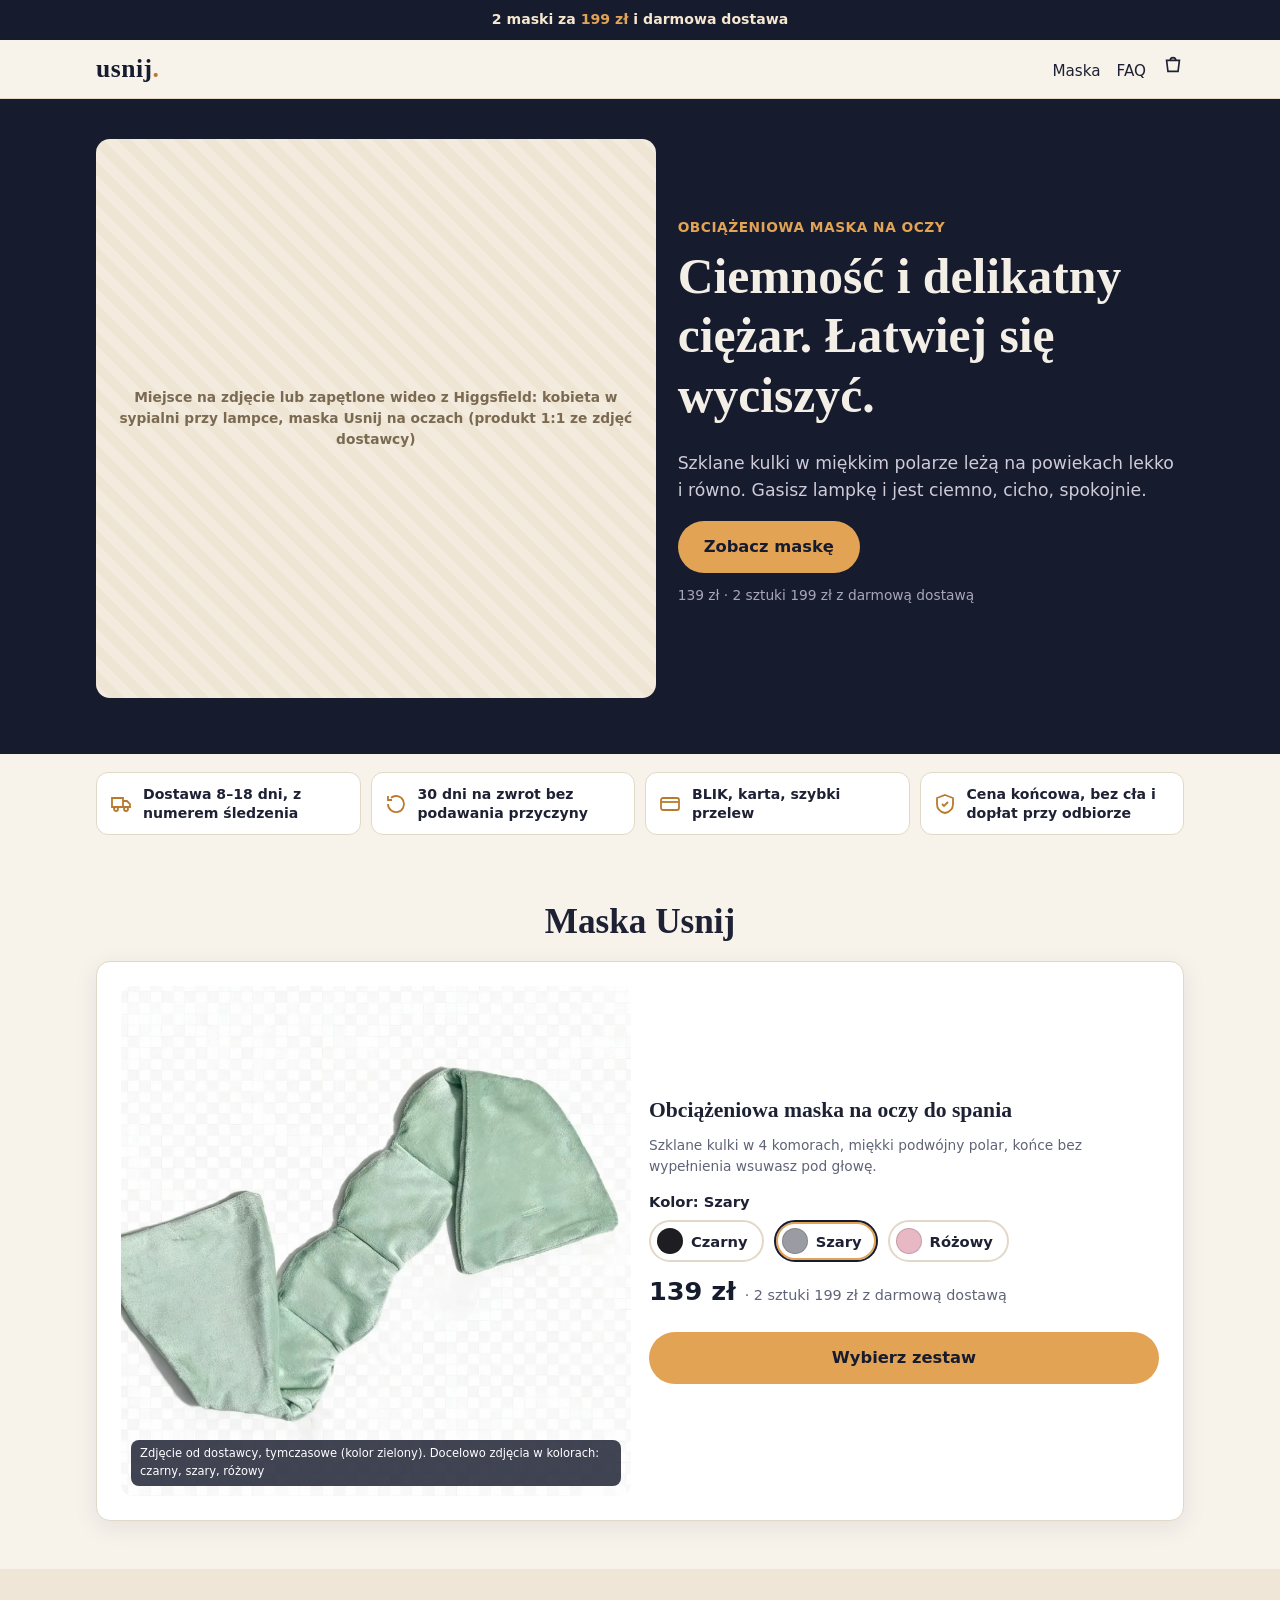
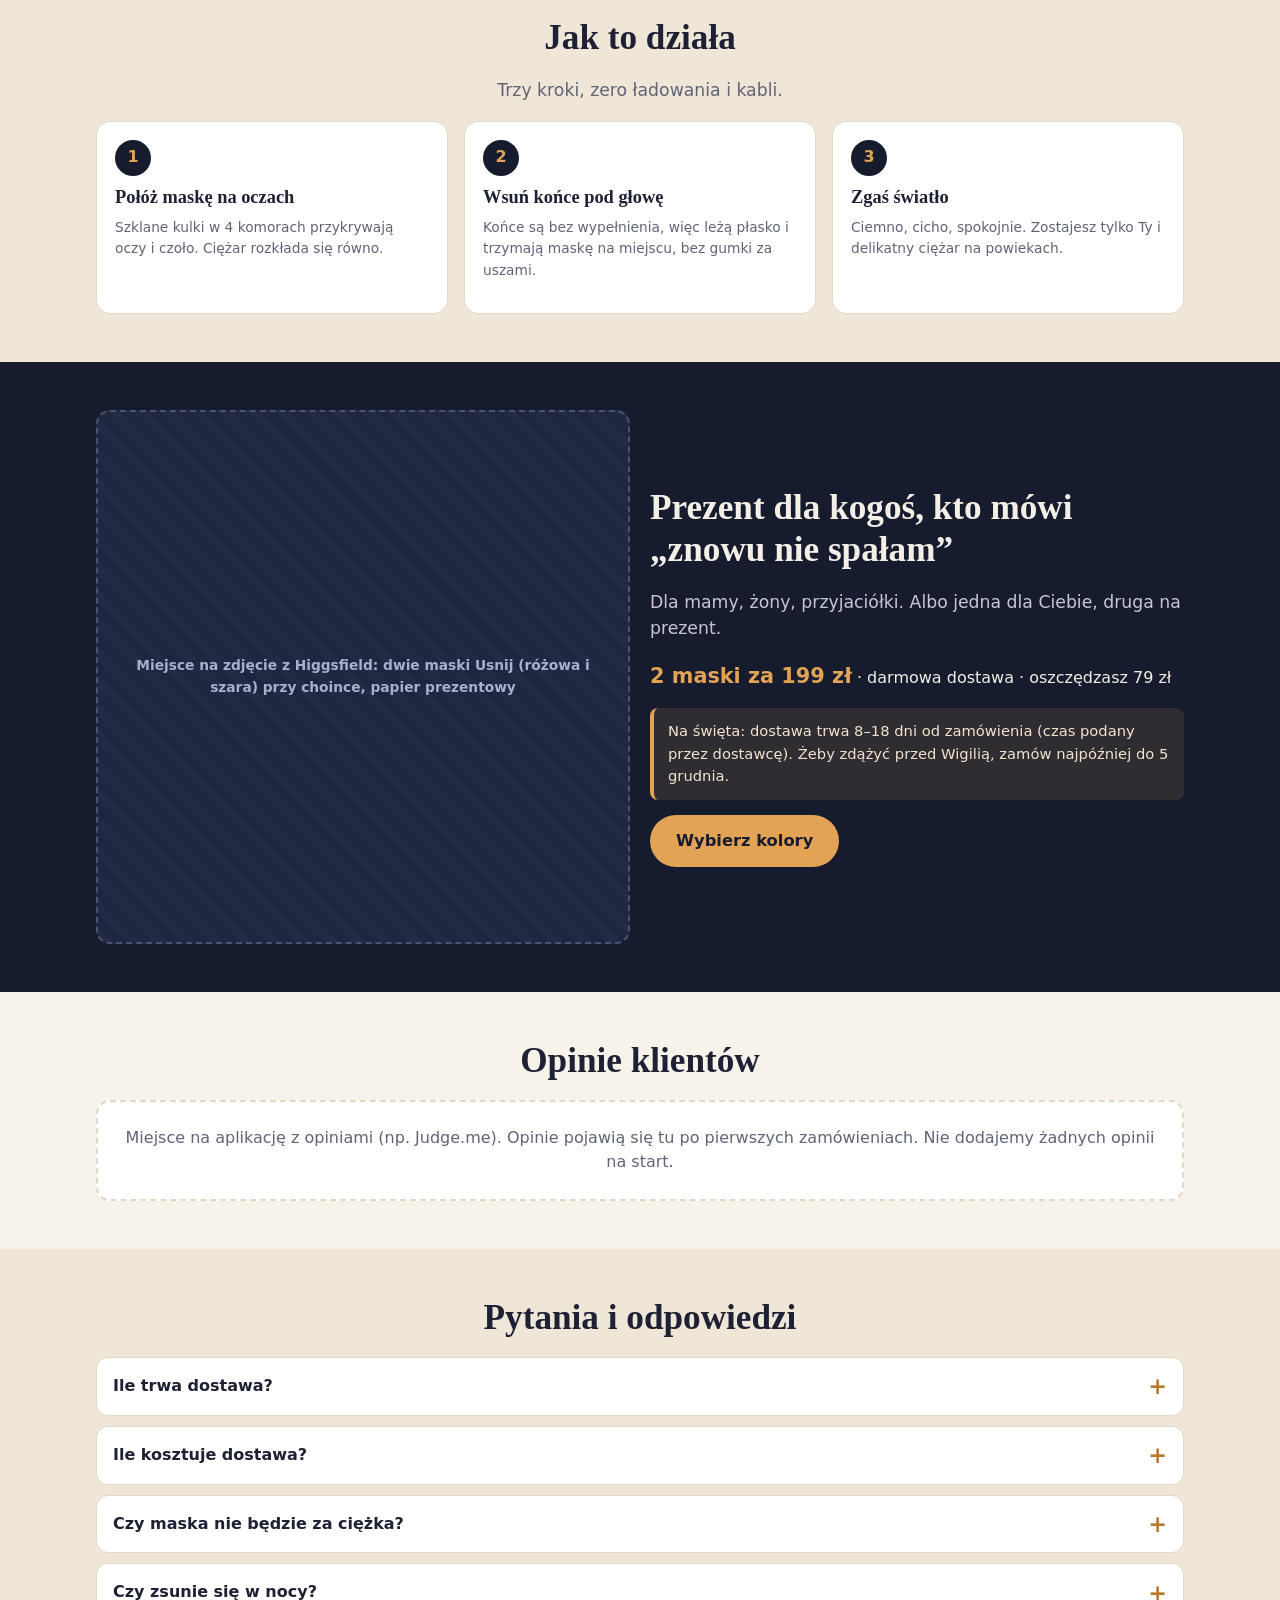
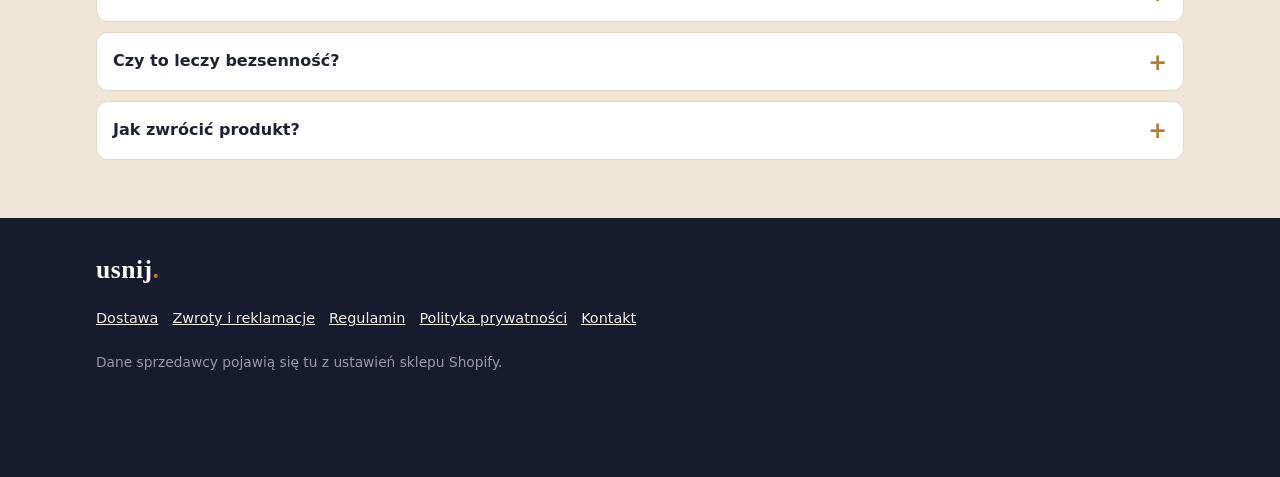
==== sklep/podglad/index.html @ 3f1035e3 "Podgląd sklepu Usnij: strona główna i produktu, testy i zrzuty Co-Authored-By: Claude Opus 5.5 <nore" ====
<!doctype html>
<html lang="pl">
<head>
<meta charset="utf-8">
<meta name="viewport" content="width=device-width,initial-scale=1">
<title>Usnij: obciążeniowa maska na oczy do spania</title>
<meta name="description" content="Obciążeniowa maska na oczy ze szklanymi kulkami. Ciemność i delikatny ciężar na powiekach. 2 maski za 199 zł z darmową dostawą.">
<link rel="stylesheet" href="style.css">
</head>
<body>

<!-- 1. Pasek promocji -->
<div class="promo">2 maski za <b>199 zł</b> i darmowa dostawa</div>

<header class="head"><div class="wrap">
  <a class="logo" href="index.html">usnij<span>.</span></a>
  <nav><a href="produkt.html">Maska</a><a href="#faq">FAQ</a><a class="cart-ico" href="produkt.html" aria-label="Koszyk"><svg width="22" height="22" viewBox="0 0 24 24" fill="none" stroke="currentColor" stroke-width="1.8"><path d="M5 7h14l-1.5 12h-11z"/><path d="M9 7a3 3 0 0 1 6 0"/></svg></a></nav>
</div></header>

<!-- 2. Hero -->
<section class="hero"><div class="wrap">
  <div class="hero-media">
    <div class="ph" style="aspect-ratio:auto;height:100%;border-radius:0;border:0">Miejsce na zdjęcie lub zapętlone wideo z Higgsfield: kobieta w sypialni przy lampce, maska Usnij na oczach (produkt 1:1 ze zdjęć dostawcy)</div>
  </div>
  <div>
    <p class="small" style="color:#e2a355;font-weight:700;letter-spacing:.5px;text-transform:uppercase;margin-bottom:.6em">Obciążeniowa maska na oczy</p>
    <h1>Ciemność i delikatny ciężar. Łatwiej się wyciszyć.</h1>
    <p class="lead">Szklane kulki w miękkim polarze leżą na powiekach lekko i równo. Gasisz lampkę i jest ciemno, cicho, spokojnie.</p>
    <a class="btn" href="produkt.html">Zobacz maskę</a>
    <p class="small" style="color:#a9a6b8;margin-top:12px">139 zł · 2 sztuki 199 zł z darmową dostawą</p>
  </div>
</div></section>

<!-- 3. Pasek z konkretami -->
<div class="wrap"><div class="trust">
  <div><svg width="24" height="24" viewBox="0 0 24 24" fill="none" stroke="currentColor" stroke-width="1.8"><path d="M3 6h11v9H3zM14 9h4l3 3v3h-7"/><circle cx="7" cy="17" r="2"/><circle cx="17" cy="17" r="2"/></svg>Dostawa 8–18 dni, z numerem śledzenia</div>
  <div><svg width="24" height="24" viewBox="0 0 24 24" fill="none" stroke="currentColor" stroke-width="1.8"><path d="M4 12a8 8 0 1 0 3-6.2"/><path d="M4 4v4h4"/></svg>30 dni na zwrot bez podawania przyczyny</div>
  <div><svg width="24" height="24" viewBox="0 0 24 24" fill="none" stroke="currentColor" stroke-width="1.8"><rect x="3" y="6" width="18" height="12" rx="2"/><path d="M3 10h18"/></svg>BLIK, karta, szybki przelew</div>
  <div><svg width="24" height="24" viewBox="0 0 24 24" fill="none" stroke="currentColor" stroke-width="1.8"><path d="M12 3l8 3v6c0 5-3.5 8-8 9-4.5-1-8-4-8-9V6z"/><path d="M9 12l2 2 4-4"/></svg>Cena końcowa, bez cła i dopłat przy odbiorze</div>
</div></div>

<!-- 4. Produkt -->
<section><div class="wrap">
  <h2 class="center">Maska Usnij</h2>
  <div class="pcard">
    <a class="media" href="produkt.html"><img src="img/dostawca-tymczasowe.jpg" alt="Obciążeniowa maska na oczy ze szklanymi kulkami, zdjęcie od dostawcy"><span class="tag">Zdjęcie od dostawcy, tymczasowe (kolor zielony). Docelowo zdjęcia w kolorach: czarny, szary, różowy</span></a>
    <div>
      <h3 style="font-size:1.35rem">Obciążeniowa maska na oczy do spania</h3>
      <p class="small">Szklane kulki w 4 komorach, miękki podwójny polar, końce bez wypełnienia wsuwasz pod głowę.</p>
      <div class="label">Kolor: <span data-color-name></span></div>
      <div class="swatches">
        <button class="sw" data-kolor="Czarny"><i style="background:#1d1d22"></i>Czarny</button>
        <button class="sw" data-kolor="Szary"><i style="background:#9b9ca3"></i>Szary</button>
        <button class="sw" data-kolor="Różowy"><i style="background:#e8b8c4"></i>Różowy</button>
      </div>
      <p class="price">139 zł <small>· 2 sztuki 199 zł z darmową dostawą</small></p>
      <a class="btn block" href="produkt.html">Wybierz zestaw</a>
    </div>
  </div>
</div></section>

<!-- 5. Jak to działa -->
<section class="alt"><div class="wrap">
  <h2 class="center">Jak to działa</h2>
  <p class="lead center">Trzy kroki, zero ładowania i kabli.</p>
  <div class="steps">
    <div class="step"><div class="num">1</div><h3>Połóż maskę na oczach</h3><p class="small">Szklane kulki w 4 komorach przykrywają oczy i czoło. Ciężar rozkłada się równo.</p></div>
    <div class="step"><div class="num">2</div><h3>Wsuń końce pod głowę</h3><p class="small">Końce są bez wypełnienia, więc leżą płasko i trzymają maskę na miejscu, bez gumki za uszami.</p></div>
    <div class="step"><div class="num">3</div><h3>Zgaś światło</h3><p class="small">Ciemno, cicho, spokojnie. Zostajesz tylko Ty i delikatny ciężar na powiekach.</p></div>
  </div>
</div></section>

<!-- 6a. Prezent -->
<section class="dark"><div class="wrap gift">
  <div class="ph sq">Miejsce na zdjęcie z Higgsfield: dwie maski Usnij (różowa i szara) przy choince, papier prezentowy</div>
  <div>
    <h2>Prezent dla kogoś, kto mówi „znowu nie spałam”</h2>
    <p class="lead">Dla mamy, żony, przyjaciółki. Albo jedna dla Ciebie, druga na prezent.</p>
    <p><b style="color:#e2a355;font-size:1.3rem">2 maski za 199 zł</b> · darmowa dostawa · oszczędzasz 79 zł</p>
    <p class="note">Na święta: dostawa trwa 8–18 dni od zamówienia (czas podany przez dostawcę). Żeby zdążyć przed Wigilią, zamów najpóźniej do 5 grudnia.</p>
    <a class="btn" href="produkt.html">Wybierz kolory</a>
  </div>
</div></section>

<!-- 6b. Opinie -->
<section><div class="wrap">
  <h2 class="center">Opinie klientów</h2>
  <div class="reviews-slot">Miejsce na aplikację z opiniami (np. Judge.me). Opinie pojawią się tu po pierwszych zamówieniach. Nie dodajemy żadnych opinii na start.</div>
</div></section>

<!-- 6c. FAQ -->
<section class="alt" id="faq"><div class="wrap">
  <h2 class="center">Pytania i odpowiedzi</h2>
  <details><summary>Ile trwa dostawa?</summary><div class="in">8 do 18 dni od zamówienia: 1–3 dni przygotowania i 7–15 dni transportu. Wysyłamy z magazynu zagranicznego, a numer śledzenia dostajesz mailem zaraz po nadaniu. Jeśli paczka nie dotrze w ciągu 25 dni od nadania, wysyłamy nową albo oddajemy pieniądze, do wyboru.</div></details>
  <details><summary>Ile kosztuje dostawa?</summary><div class="in">Przy zamówieniu od 199 zł dostawa jest darmowa. Poniżej 199 zł kosztuje 12,99 zł. Cena jest końcowa, bez cła i dopłat przy odbiorze.</div></details>
  <details><summary>Czy maska nie będzie za ciężka?</summary><div class="in">Kulki są w 4 osobnych komorach, więc ciężar rozkłada się równo na oczach i czole, zamiast uciskać jeden punkt. Jeśli Ci nie posłuży, masz 30 dni na zwrot.</div></details>
  <details><summary>Czy zsunie się w nocy?</summary><div class="in">Końce maski są bez wypełnienia. Wsuwasz je pod głowę i leżą płasko, więc maska zostaje na miejscu bez gumki.</div></details>
  <details><summary>Czy to leczy bezsenność?</summary><div class="in">Nie. To nie jest wyrób medyczny. Maska daje ciemność i delikatny, równy ciężar na powiekach, co wielu osobom pomaga się wyciszyć.</div></details>
  <details><summary>Jak zwrócić produkt?</summary><div class="in">Masz 30 dni od odbioru na zwrot bez podawania przyczyny (ustawowo 14 dni, wydłużamy dobrowolnie). Napisz do nas z numerem zamówienia, a pieniądze oddamy w ciągu 14 dni od otrzymania paczki.</div></details>
</div></section>

<footer><div class="wrap">
  <a class="logo" href="index.html" style="color:#fff">usnij<span>.</span></a>
  <p style="margin-top:10px"><a href="#">Dostawa</a><a href="#">Zwroty i reklamacje</a><a href="#">Regulamin</a><a href="#">Polityka prywatności</a><a href="#">Kontakt</a></p>
  <p class="small" style="color:#9a97aa">Dane sprzedawcy pojawią się tu z ustawień sklepu Shopify.</p>
</div></footer>

<div class="toast" role="status"></div>
<script src="app.js"></script>
</body>
</html>
---- sklep/podglad/style.css ----
/* Usnij: podgląd sklepu. Najpierw telefon, potem komputer. */
:root{
  --night:#161b2e; --night-2:#21283f; --ink:#1d2133; --muted:#5f6476;
  --cream:#f7f2ea; --sand:#efe6d8; --line:#e2d8c8; --white:#fff;
  --amber:#e2a355; --amber-d:#b97a2e; --ok:#2f7d5b;
  --r:14px; --shadow:0 6px 24px rgba(22,27,46,.08);
  --serif:Georgia,"Times New Roman",serif;
  --sans:system-ui,-apple-system,"Segoe UI",Roboto,Arial,sans-serif;
}
*{box-sizing:border-box}
html{-webkit-text-size-adjust:100%}
body{margin:0;background:var(--cream);color:var(--ink);font:16px/1.55 var(--sans);overflow-x:hidden}
img{max-width:100%;display:block}
a{color:inherit}
h1,h2,h3{font-family:var(--serif);line-height:1.2;margin:0 0 .5em;font-weight:600}
h1{font-size:clamp(1.9rem,6vw,3.1rem)} h2{font-size:clamp(1.5rem,4.6vw,2.2rem)} h3{font-size:1.15rem}
p{margin:0 0 1em}
.wrap{width:100%;max-width:1120px;margin:0 auto;padding:0 16px}
section{padding:48px 0}
.alt{background:var(--sand)}
.dark{background:var(--night);color:#f3eee6}
.center{text-align:center}
.lead{font-size:1.08rem;color:var(--muted)} .dark .lead{color:#c9c6d4}
.small{font-size:.86rem;color:var(--muted)}
.btn{display:inline-flex;align-items:center;justify-content:center;gap:.5em;min-height:52px;padding:0 26px;border:0;border-radius:999px;background:var(--amber);color:var(--night);font:600 1.02rem var(--sans);text-decoration:none;cursor:pointer;transition:transform .15s,background .15s}
.btn:hover{background:#eab36c}.btn:active{transform:scale(.98)}
.btn.block{width:100%}
.btn.dark-btn{background:var(--night);color:#fff}
/* Pasek promocji */
.promo{background:var(--night);color:#f6e7cf;text-align:center;font-size:.88rem;padding:9px 12px;font-weight:600}
.promo b{color:var(--amber)}
/* Nagłówek */
.head{position:sticky;top:0;z-index:20;background:rgba(247,242,234,.96);backdrop-filter:blur(6px);border-bottom:1px solid var(--line)}
.head .wrap{display:flex;align-items:center;justify-content:space-between;height:58px}
.logo{font-family:var(--serif);font-size:1.6rem;font-weight:700;letter-spacing:.5px;text-decoration:none;color:var(--night)}
.logo span{color:var(--amber-d)}
.head nav a{font-size:.95rem;text-decoration:none;margin-left:16px}
.cart-ico{display:inline-flex;align-items:center;gap:6px}
/* Hero */
.hero{padding:0;background:var(--night);color:#f3eee6}
.hero .wrap{display:grid;gap:22px;padding-top:22px;padding-bottom:34px}
.hero-media{border-radius:var(--r);overflow:hidden;aspect-ratio:4/5;background:#2a3150;position:relative}
.hero-media img{width:100%;height:100%;object-fit:cover}
.hero p.lead{color:#cfcbd8}
.hero .btn{width:100%}
@media(min-width:860px){.hero .wrap{grid-template-columns:1.05fr .95fr;align-items:center;padding-top:40px;padding-bottom:56px}.hero .btn{width:auto}.hero-media{aspect-ratio:1/1}}
/* Oznaczenie zdjęcia tymczasowego i miejsca na zdjęcie */
.tag{position:absolute;left:10px;bottom:10px;background:rgba(22,27,46,.82);color:#fff;font-size:.72rem;padding:5px 9px;border-radius:8px;max-width:calc(100% - 20px)}
.ph{display:flex;align-items:center;justify-content:center;text-align:center;padding:16px;border:2px dashed #c9b99f;border-radius:var(--r);background:repeating-linear-gradient(45deg,#f3ebdd,#f3ebdd 10px,#efe5d4 10px,#efe5d4 20px);color:#7a6a52;font-size:.86rem;font-weight:600;aspect-ratio:4/5}
.dark .ph{border-color:#4a5374;background:repeating-linear-gradient(45deg,#232a44,#232a44 10px,#1f2640 10px,#1f2640 20px);color:#a9b0cc}
.ph.sq{aspect-ratio:1/1}.ph.wide{aspect-ratio:16/10}
/* Pasek zaufania */
.trust{display:grid;grid-template-columns:1fr 1fr;gap:10px;padding:18px 0}
.trust div{display:flex;gap:10px;align-items:center;background:var(--white);border:1px solid var(--line);border-radius:12px;padding:12px;font-size:.88rem;font-weight:600;line-height:1.3}
.trust svg{flex:0 0 24px;color:var(--amber-d)}
@media(min-width:860px){.trust{grid-template-columns:repeat(4,1fr)}}
/* Karta produktu */
.pcard{display:grid;gap:18px;background:var(--white);border:1px solid var(--line);border-radius:var(--r);padding:16px;box-shadow:var(--shadow)}
.pcard .media{position:relative;border-radius:12px;overflow:hidden;aspect-ratio:1/1;background:#f1ece4}
.pcard .media img{width:100%;height:100%;object-fit:cover}
.price{font:700 1.6rem var(--sans);color:var(--night)}
.price small{font-size:.9rem;font-weight:500;color:var(--muted)}
@media(min-width:860px){.pcard{grid-template-columns:1fr 1fr;align-items:center;padding:24px}}
/* Kolory */
.swatches{display:flex;gap:10px;flex-wrap:wrap;margin:6px 0 14px}
.sw{display:flex;align-items:center;gap:8px;border:2px solid var(--line);background:var(--white);border-radius:999px;padding:6px 14px 6px 6px;font:600 .92rem var(--sans);cursor:pointer;color:var(--ink)}
.sw i{width:26px;height:26px;border-radius:50%;border:1px solid rgba(0,0,0,.15)}
.sw[aria-pressed="true"]{border-color:var(--night);box-shadow:0 0 0 2px var(--amber) inset}
/* Kroki */
.steps{display:grid;gap:16px;counter-reset:s}
.step{background:var(--white);border-radius:var(--r);padding:18px;border:1px solid var(--line)}
.step .num{width:36px;height:36px;border-radius:50%;background:var(--night);color:var(--amber);display:grid;place-items:center;font-weight:700;margin-bottom:10px}
@media(min-width:860px){.steps{grid-template-columns:repeat(3,1fr)}}
/* Prezent */
.gift{display:grid;gap:20px;align-items:center}
@media(min-width:860px){.gift{grid-template-columns:1fr 1fr}}
.note{background:rgba(226,163,85,.14);border-left:4px solid var(--amber);padding:12px 14px;border-radius:8px;font-size:.92rem}
.dark .note{background:rgba(226,163,85,.12);color:#f1e4cf}
/* Opinie */
.reviews-slot{border:2px dashed var(--line);border-radius:var(--r);padding:24px;text-align:center;color:var(--muted);background:var(--white)}
/* FAQ i zakładki */
details{background:var(--white);border:1px solid var(--line);border-radius:12px;margin-bottom:10px}
summary{list-style:none;cursor:pointer;padding:16px 44px 16px 16px;font-weight:600;position:relative}
summary::-webkit-details-marker{display:none}
summary::after{content:"+";position:absolute;right:16px;top:50%;transform:translateY(-50%);font-size:1.4rem;color:var(--amber-d)}
details[open] summary::after{content:"–"}
details .in{padding:0 16px 16px;color:#3a3f52}
details .in ul{padding-left:18px;margin:0}
/* Stopka */
footer{background:var(--night);color:#c9c6d4;padding:32px 0 90px;font-size:.9rem}
footer a{display:inline-block;margin:0 14px 8px 0;color:#f3eee6}
/* ===== Strona produktu ===== */
.pdp{display:grid;gap:22px;padding:18px 0 34px}
@media(min-width:900px){.pdp{grid-template-columns:1.1fr .9fr;align-items:start;padding-top:32px}}
.gal-main{position:relative;border-radius:var(--r);overflow:hidden;aspect-ratio:1/1;background:#f1ece4}
.gal-main img{width:100%;height:100%;object-fit:cover}
.gal-main .ph{aspect-ratio:auto;height:100%;border-radius:0;border:0}
.thumbs{display:grid;grid-template-columns:repeat(5,1fr);gap:8px;margin-top:8px}
.thumb{border:2px solid transparent;border-radius:10px;overflow:hidden;aspect-ratio:1/1;padding:0;background:#efe5d4;cursor:pointer;font-size:.6rem;color:#7a6a52;font-weight:700}
.thumb img{width:100%;height:100%;object-fit:cover}
.thumb[aria-current="true"]{border-color:var(--night)}
.buy h1{font-size:clamp(1.55rem,5vw,2.2rem)}
.label{font-weight:700;font-size:.92rem;margin:14px 0 6px}
.sets{display:grid;gap:10px}
.set{position:relative;display:flex;justify-content:space-between;align-items:center;gap:10px;border:2px solid var(--line);background:var(--white);border-radius:12px;padding:14px;cursor:pointer;text-align:left;font:inherit;color:inherit;width:100%}
.set[aria-pressed="true"]{border-color:var(--night);box-shadow:0 0 0 2px var(--amber) inset}
.set .t{font-weight:700}.set .s{font-size:.84rem;color:var(--muted)}
.set .p{font-weight:700;font-size:1.15rem;white-space:nowrap;text-align:right}
.set .badge{position:absolute;top:-11px;right:12px;background:var(--night);color:var(--amber);font-size:.72rem;font-weight:700;padding:3px 9px;border-radius:999px}
.pricebox{display:flex;align-items:baseline;gap:10px;flex-wrap:wrap;margin:16px 0 4px}
.pricebox .price{font-size:1.9rem}
.ship{font-size:.9rem;font-weight:600}
.ship.free{color:var(--ok)}
.mini-trust{display:grid;gap:6px;margin:12px 0 4px;font-size:.88rem;color:#3a3f52}
.mini-trust span{display:flex;gap:8px;align-items:center}
.mini-trust svg{color:var(--amber-d);flex:0 0 18px}
/* Korzyść */
.benefit{display:grid;gap:20px;align-items:center}
@media(min-width:860px){.benefit{grid-template-columns:1fr 1fr}}
.ticks{list-style:none;padding:0;margin:0}
.ticks li{display:flex;gap:10px;margin-bottom:12px}
.ticks li::before{content:"";flex:0 0 22px;height:22px;border-radius:50%;background:var(--amber) url("data:image/svg+xml,%3Csvg xmlns='http://www.w3.org/2000/svg' viewBox='0 0 24 24'%3E%3Cpath d='M5 12l5 5 9-10' fill='none' stroke='%23161b2e' stroke-width='3'/%3E%3C/svg%3E") center/14px no-repeat;margin-top:2px}
/* Cechy */
.features{display:grid;grid-template-columns:1fr 1fr;gap:12px}
.feat{background:var(--white);border:1px solid var(--line);border-radius:var(--r);padding:16px}
.feat svg{color:var(--amber-d);width:30px;height:30px;margin-bottom:8px}
.feat h3{font-family:var(--sans);font-size:.98rem;margin-bottom:4px}
.feat p{font-size:.86rem;color:var(--muted);margin:0}
@media(min-width:860px){.features{grid-template-columns:repeat(3,1fr)}}
/* Z bliska */
.closeups{display:grid;gap:12px}
@media(min-width:700px){.closeups{grid-template-columns:repeat(3,1fr)}}
.closeups figure{margin:0}.closeups figcaption{font-size:.88rem;margin-top:6px;font-weight:600}
/* Porównanie */
.compare{width:100%;border-collapse:separate;border-spacing:0;background:var(--white);border:1px solid var(--line);border-radius:var(--r);overflow:hidden;font-size:.9rem}
.compare th,.compare td{padding:12px 10px;border-bottom:1px solid var(--line);text-align:left;vertical-align:top}
.compare th{background:var(--night);color:#f3eee6;font-weight:600}
.compare th:last-child{color:var(--amber)}
.compare tr:last-child td{border-bottom:0}
.compare td:last-child{font-weight:600}
/* Przyklejony pasek */
.sticky{position:fixed;left:0;right:0;bottom:0;z-index:30;background:var(--white);border-top:1px solid var(--line);box-shadow:0 -6px 20px rgba(22,27,46,.12);transform:translateY(110%);transition:transform .25s}
.sticky.show{transform:none}
.sticky .wrap{display:flex;gap:12px;align-items:center;justify-content:space-between;padding-top:10px;padding-bottom:10px}
.sticky .info{min-width:0}
.sticky .info b{display:block;white-space:nowrap;overflow:hidden;text-overflow:ellipsis;font-size:.92rem}
.sticky .info span{font-size:.82rem;color:var(--muted)}
.sticky .btn{min-height:46px;padding:0 18px;flex:0 0 auto}
/* Komunikat */
.toast{position:fixed;left:16px;right:16px;bottom:84px;z-index:40;max-width:420px;margin:0 auto;background:var(--night);color:#fff;padding:14px 16px;border-radius:12px;font-size:.92rem;opacity:0;pointer-events:none;transition:opacity .2s}
.toast.show{opacity:1}
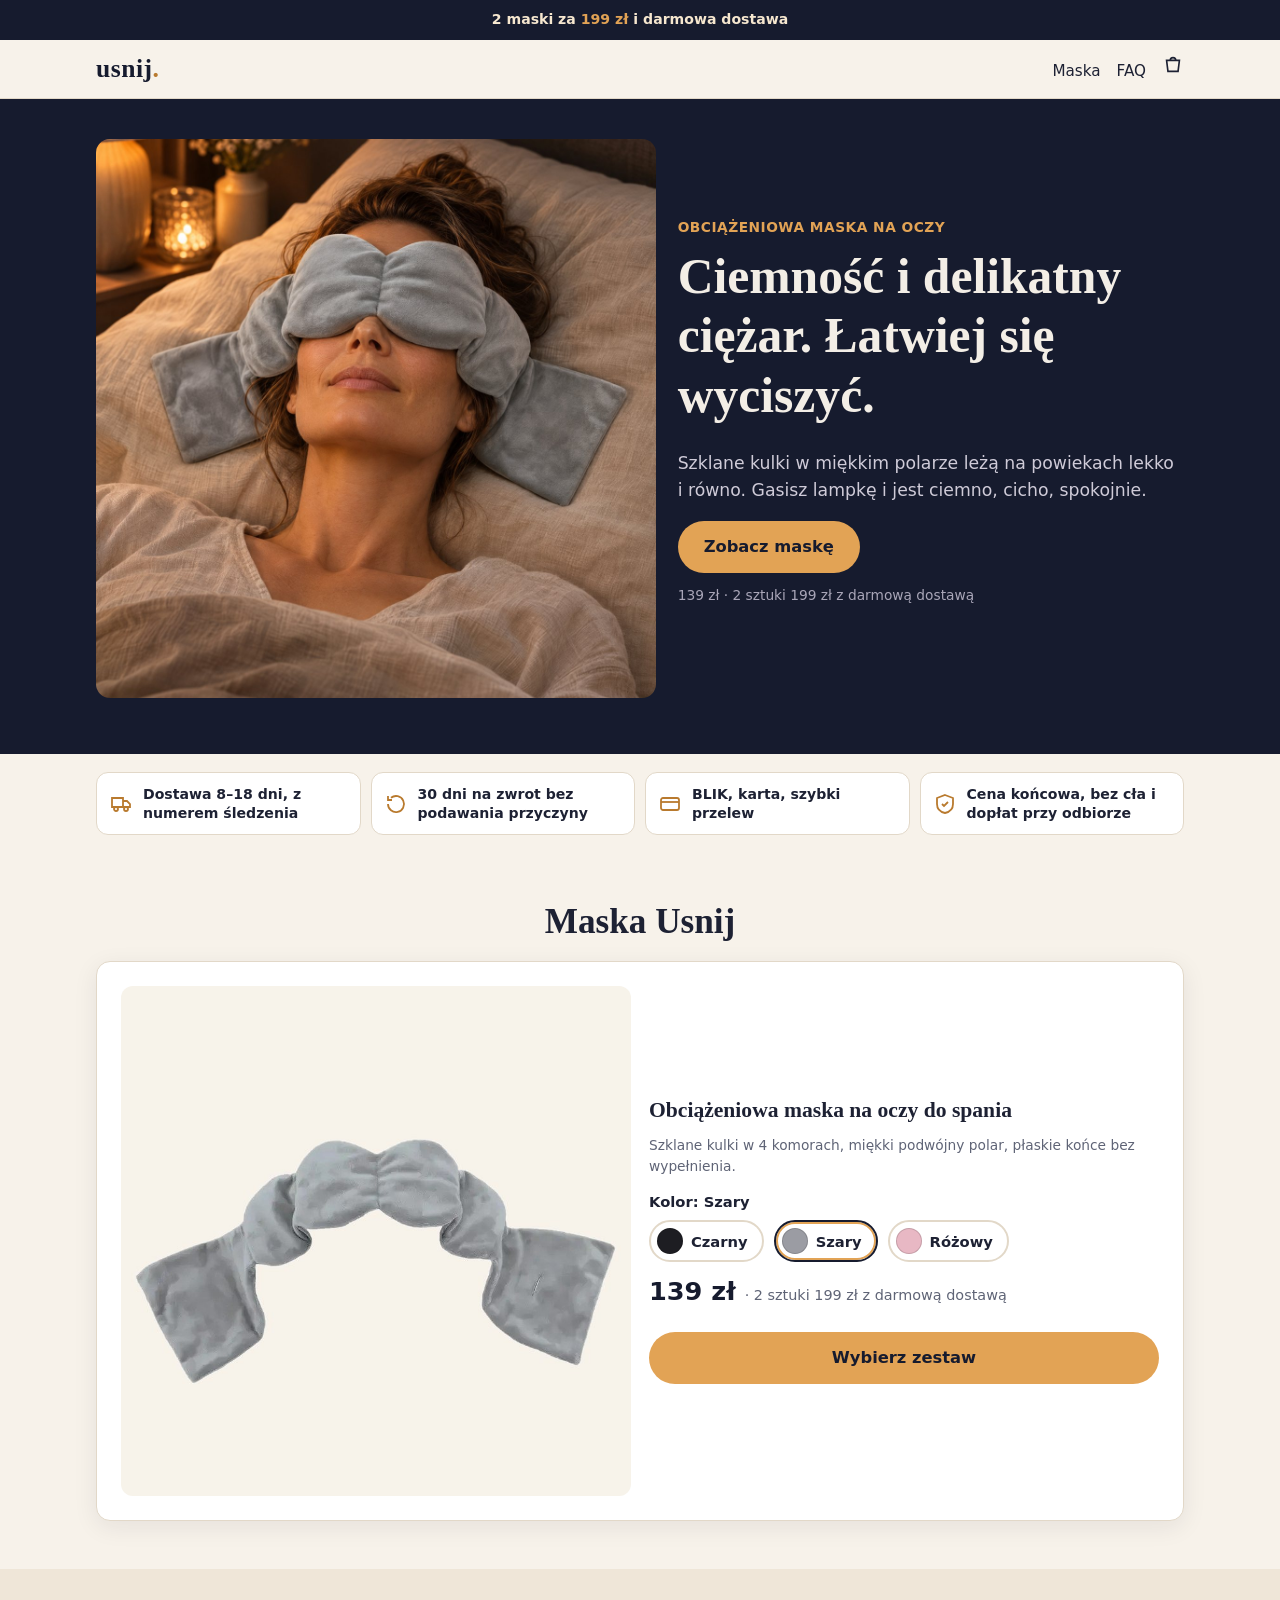
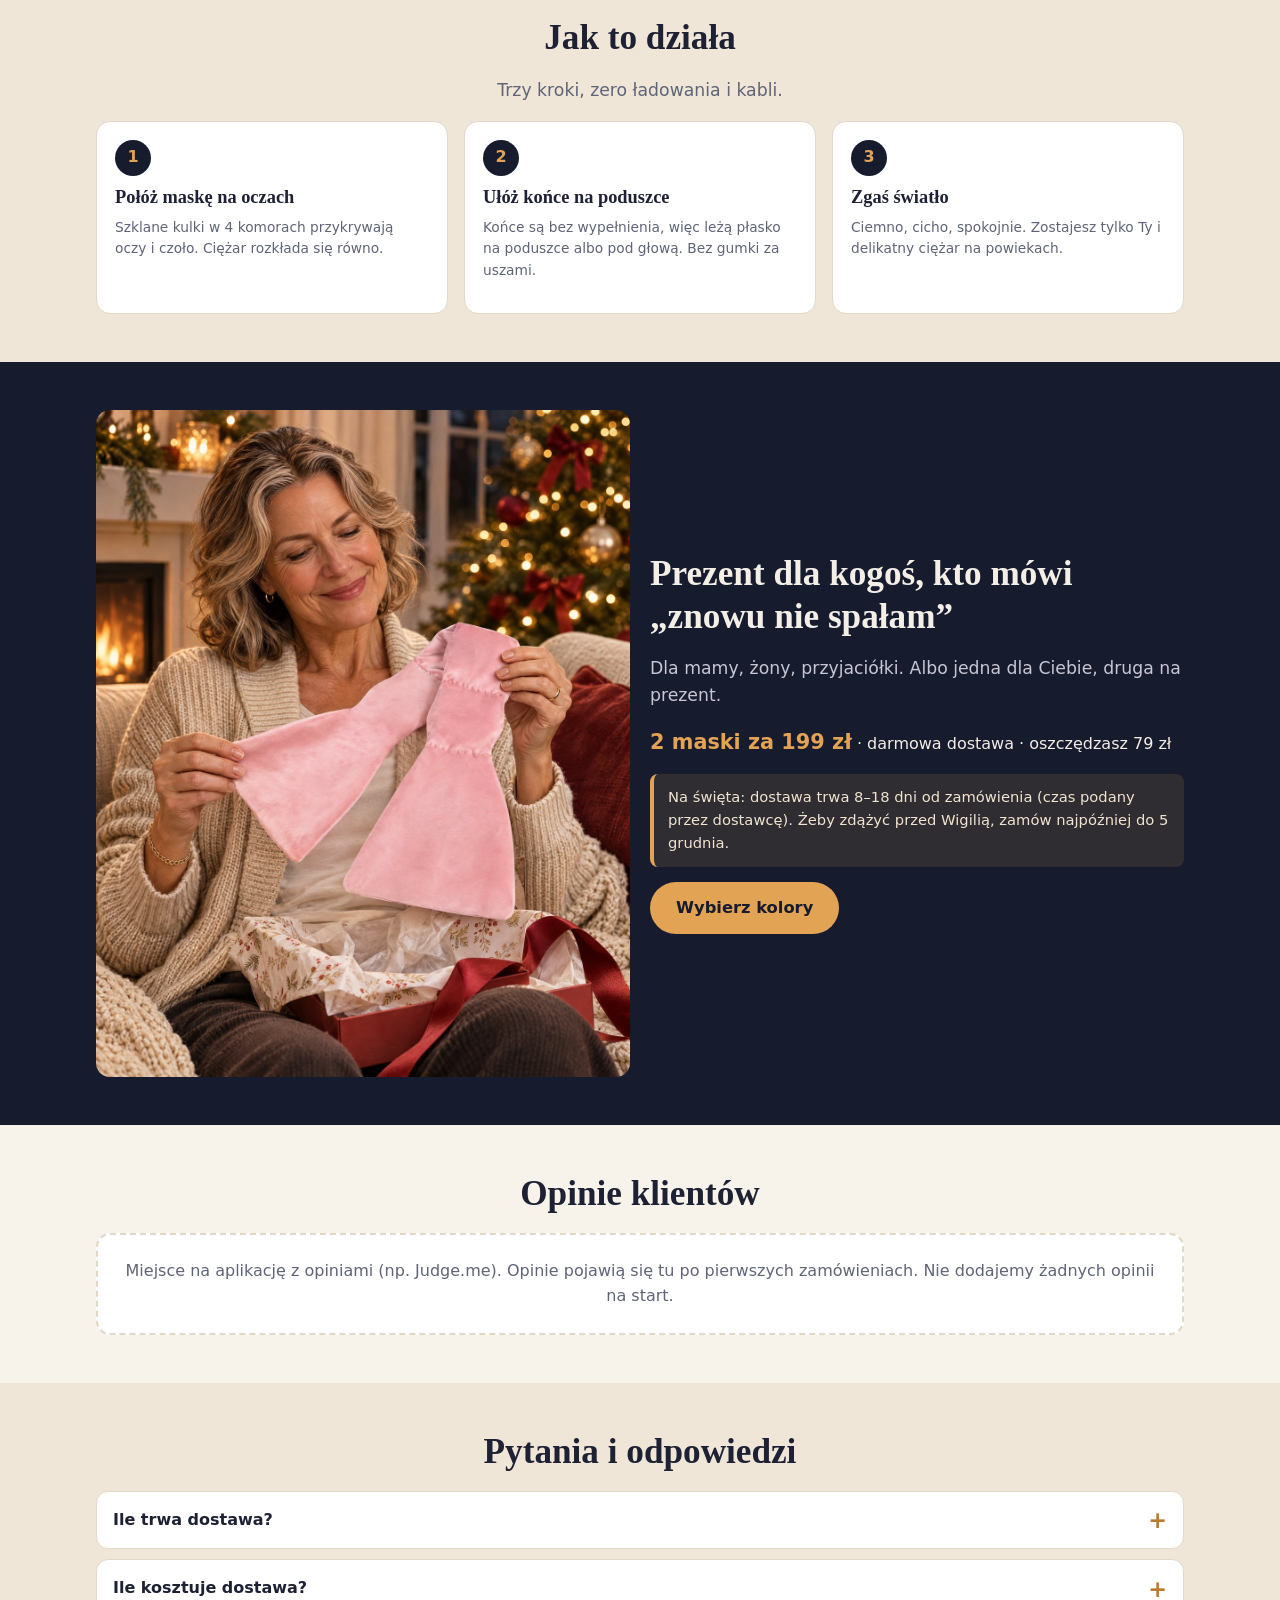
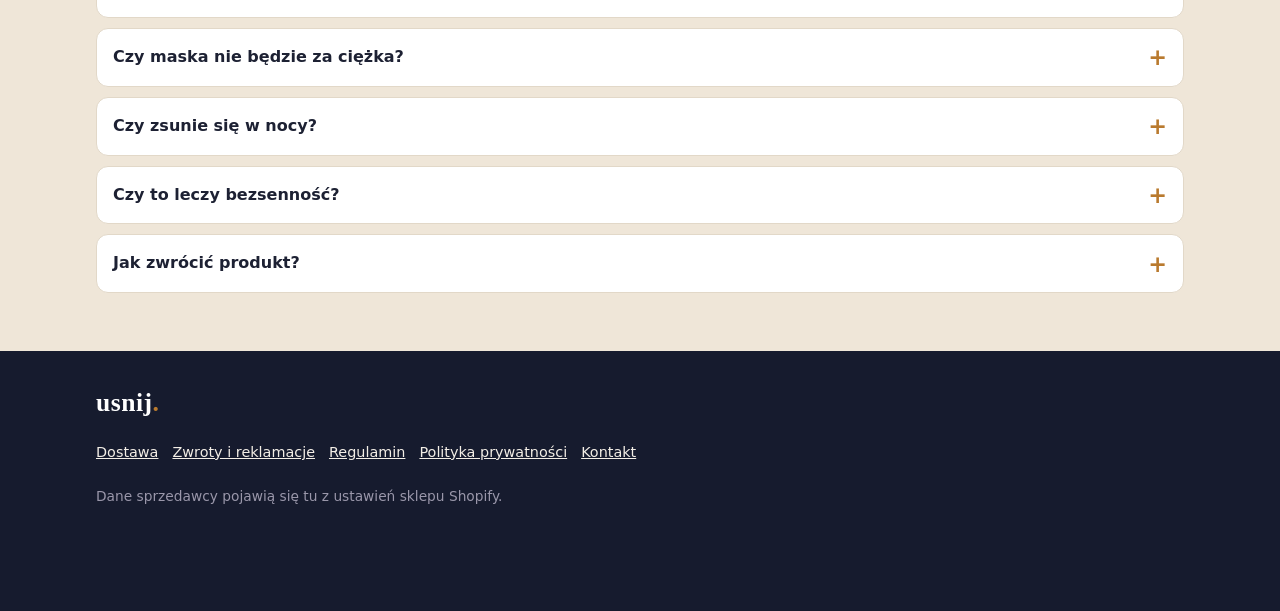
==== commit edfe7405: "Podgląd Usnij ze zdjęciami dostawcy i z Higgsfield, poprawione marginesy Co-Authored-By: Claude Opus" ====
--- a/sklep/podglad/index.html
+++ b/sklep/podglad/index.html
@@ -20,7 +20,7 @@
 <!-- 2. Hero -->
 <section class="hero"><div class="wrap">
   <div class="hero-media">
-    <div class="ph" style="aspect-ratio:auto;height:100%;border-radius:0;border:0">Miejsce na zdjęcie lub zapętlone wideo z Higgsfield: kobieta w sypialni przy lampce, maska Usnij na oczach (produkt 1:1 ze zdjęć dostawcy)</div>
+    <img src="img/hero-szara-lozko.jpg" alt="Kobieta odpoczywa w łóżku z szarą obciążeniową maską Usnij na oczach, ciepłe światło lampki" fetchpriority="high">
   </div>
   <div>
     <p class="small" style="color:#e2a355;font-weight:700;letter-spacing:.5px;text-transform:uppercase;margin-bottom:.6em">Obciążeniowa maska na oczy</p>
@@ -43,10 +43,10 @@
 <section><div class="wrap">
   <h2 class="center">Maska Usnij</h2>
   <div class="pcard">
-    <a class="media" href="produkt.html"><img src="img/dostawca-tymczasowe.jpg" alt="Obciążeniowa maska na oczy ze szklanymi kulkami, zdjęcie od dostawcy"><span class="tag">Zdjęcie od dostawcy, tymczasowe (kolor zielony). Docelowo zdjęcia w kolorach: czarny, szary, różowy</span></a>
+    <a class="media" href="produkt.html"><img data-color-img src="img/packshot-szara.jpg" alt="Obciążeniowa maska na oczy Usnij"></a>
     <div>
       <h3 style="font-size:1.35rem">Obciążeniowa maska na oczy do spania</h3>
-      <p class="small">Szklane kulki w 4 komorach, miękki podwójny polar, końce bez wypełnienia wsuwasz pod głowę.</p>
+      <p class="small">Szklane kulki w 4 komorach, miękki podwójny polar, płaskie końce bez wypełnienia.</p>
       <div class="label">Kolor: <span data-color-name></span></div>
       <div class="swatches">
         <button class="sw" data-kolor="Czarny"><i style="background:#1d1d22"></i>Czarny</button>
@@ -65,14 +65,14 @@
   <p class="lead center">Trzy kroki, zero ładowania i kabli.</p>
   <div class="steps">
     <div class="step"><div class="num">1</div><h3>Połóż maskę na oczach</h3><p class="small">Szklane kulki w 4 komorach przykrywają oczy i czoło. Ciężar rozkłada się równo.</p></div>
-    <div class="step"><div class="num">2</div><h3>Wsuń końce pod głowę</h3><p class="small">Końce są bez wypełnienia, więc leżą płasko i trzymają maskę na miejscu, bez gumki za uszami.</p></div>
+    <div class="step"><div class="num">2</div><h3>Ułóż końce na poduszce</h3><p class="small">Końce są bez wypełnienia, więc leżą płasko na poduszce albo pod głową. Bez gumki za uszami.</p></div>
     <div class="step"><div class="num">3</div><h3>Zgaś światło</h3><p class="small">Ciemno, cicho, spokojnie. Zostajesz tylko Ty i delikatny ciężar na powiekach.</p></div>
   </div>
 </div></section>
 
 <!-- 6a. Prezent -->
 <section class="dark"><div class="wrap gift">
-  <div class="ph sq">Miejsce na zdjęcie z Higgsfield: dwie maski Usnij (różowa i szara) przy choince, papier prezentowy</div>
+  <img src="img/prezent-rozowa.jpg" alt="Kobieta przy choince trzyma różową maskę Usnij wyjętą z prezentu" style="border-radius:14px" loading="lazy">
   <div>
     <h2>Prezent dla kogoś, kto mówi „znowu nie spałam”</h2>
     <p class="lead">Dla mamy, żony, przyjaciółki. Albo jedna dla Ciebie, druga na prezent.</p>
@@ -94,7 +94,7 @@
   <details><summary>Ile trwa dostawa?</summary><div class="in">8 do 18 dni od zamówienia: 1–3 dni przygotowania i 7–15 dni transportu. Wysyłamy z magazynu zagranicznego, a numer śledzenia dostajesz mailem zaraz po nadaniu. Jeśli paczka nie dotrze w ciągu 25 dni od nadania, wysyłamy nową albo oddajemy pieniądze, do wyboru.</div></details>
   <details><summary>Ile kosztuje dostawa?</summary><div class="in">Przy zamówieniu od 199 zł dostawa jest darmowa. Poniżej 199 zł kosztuje 12,99 zł. Cena jest końcowa, bez cła i dopłat przy odbiorze.</div></details>
   <details><summary>Czy maska nie będzie za ciężka?</summary><div class="in">Kulki są w 4 osobnych komorach, więc ciężar rozkłada się równo na oczach i czole, zamiast uciskać jeden punkt. Jeśli Ci nie posłuży, masz 30 dni na zwrot.</div></details>
-  <details><summary>Czy zsunie się w nocy?</summary><div class="in">Końce maski są bez wypełnienia. Wsuwasz je pod głowę i leżą płasko, więc maska zostaje na miejscu bez gumki.</div></details>
+  <details><summary>Czy zsunie się w nocy?</summary><div class="in">Końce maski są bez wypełnienia. Leżą płasko na poduszce albo pod głową i pomagają utrzymać maskę na miejscu, bez gumki.</div></details>
   <details><summary>Czy to leczy bezsenność?</summary><div class="in">Nie. To nie jest wyrób medyczny. Maska daje ciemność i delikatny, równy ciężar na powiekach, co wielu osobom pomaga się wyciszyć.</div></details>
   <details><summary>Jak zwrócić produkt?</summary><div class="in">Masz 30 dni od odbioru na zwrot bez podawania przyczyny (ustawowo 14 dni, wydłużamy dobrowolnie). Napisz do nas z numerem zamówienia, a pieniądze oddamy w ciągu 14 dni od otrzymania paczki.</div></details>
 </div></section>
--- a/sklep/podglad/style.css
+++ b/sklep/podglad/style.css
@@ -90,7 +90,7 @@
 footer{background:var(--night);color:#c9c6d4;padding:32px 0 90px;font-size:.9rem}
 footer a{display:inline-block;margin:0 14px 8px 0;color:#f3eee6}
 /* ===== Strona produktu ===== */
-.pdp{display:grid;gap:22px;padding:18px 0 34px}
+.pdp{display:grid;gap:22px;padding-top:18px;padding-bottom:34px}
 @media(min-width:900px){.pdp{grid-template-columns:1.1fr .9fr;align-items:start;padding-top:32px}}
 .gal-main{position:relative;border-radius:var(--r);overflow:hidden;aspect-ratio:1/1;background:#f1ece4}
 .gal-main img{width:100%;height:100%;object-fit:cover}
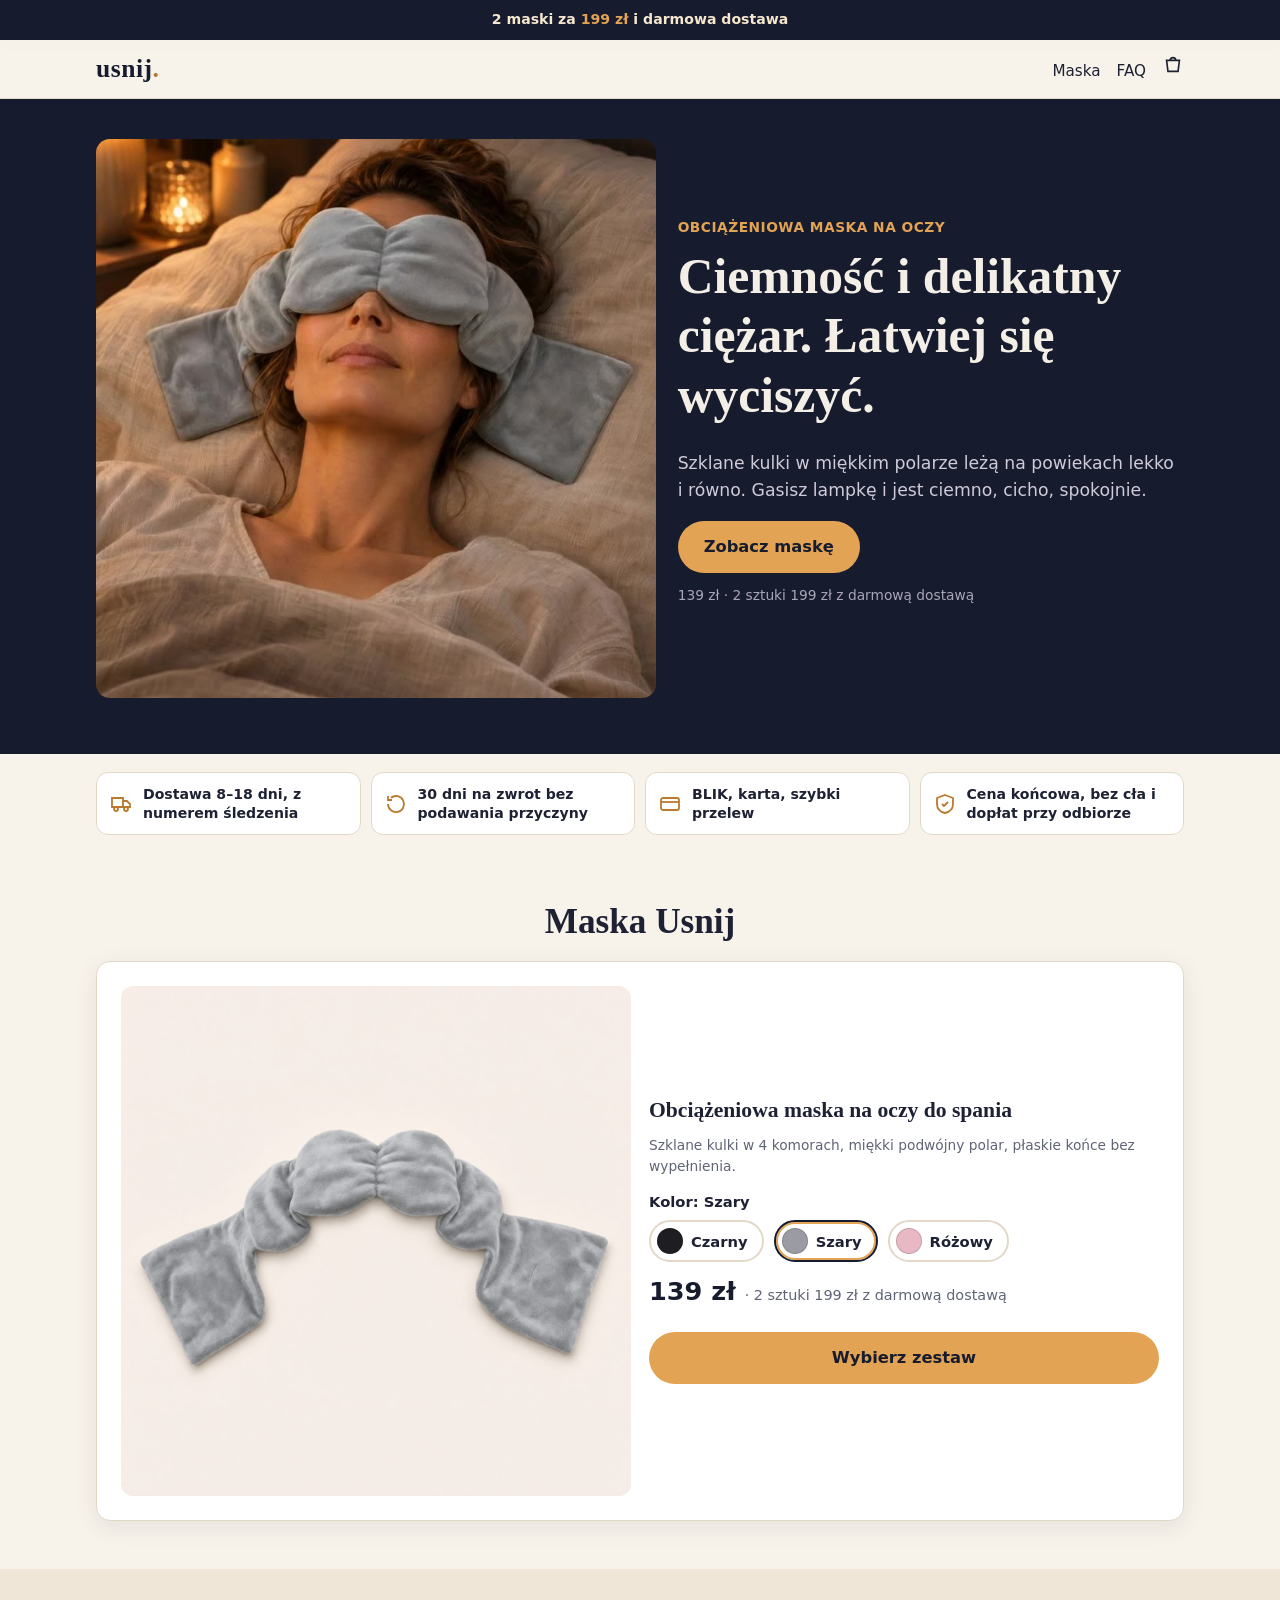
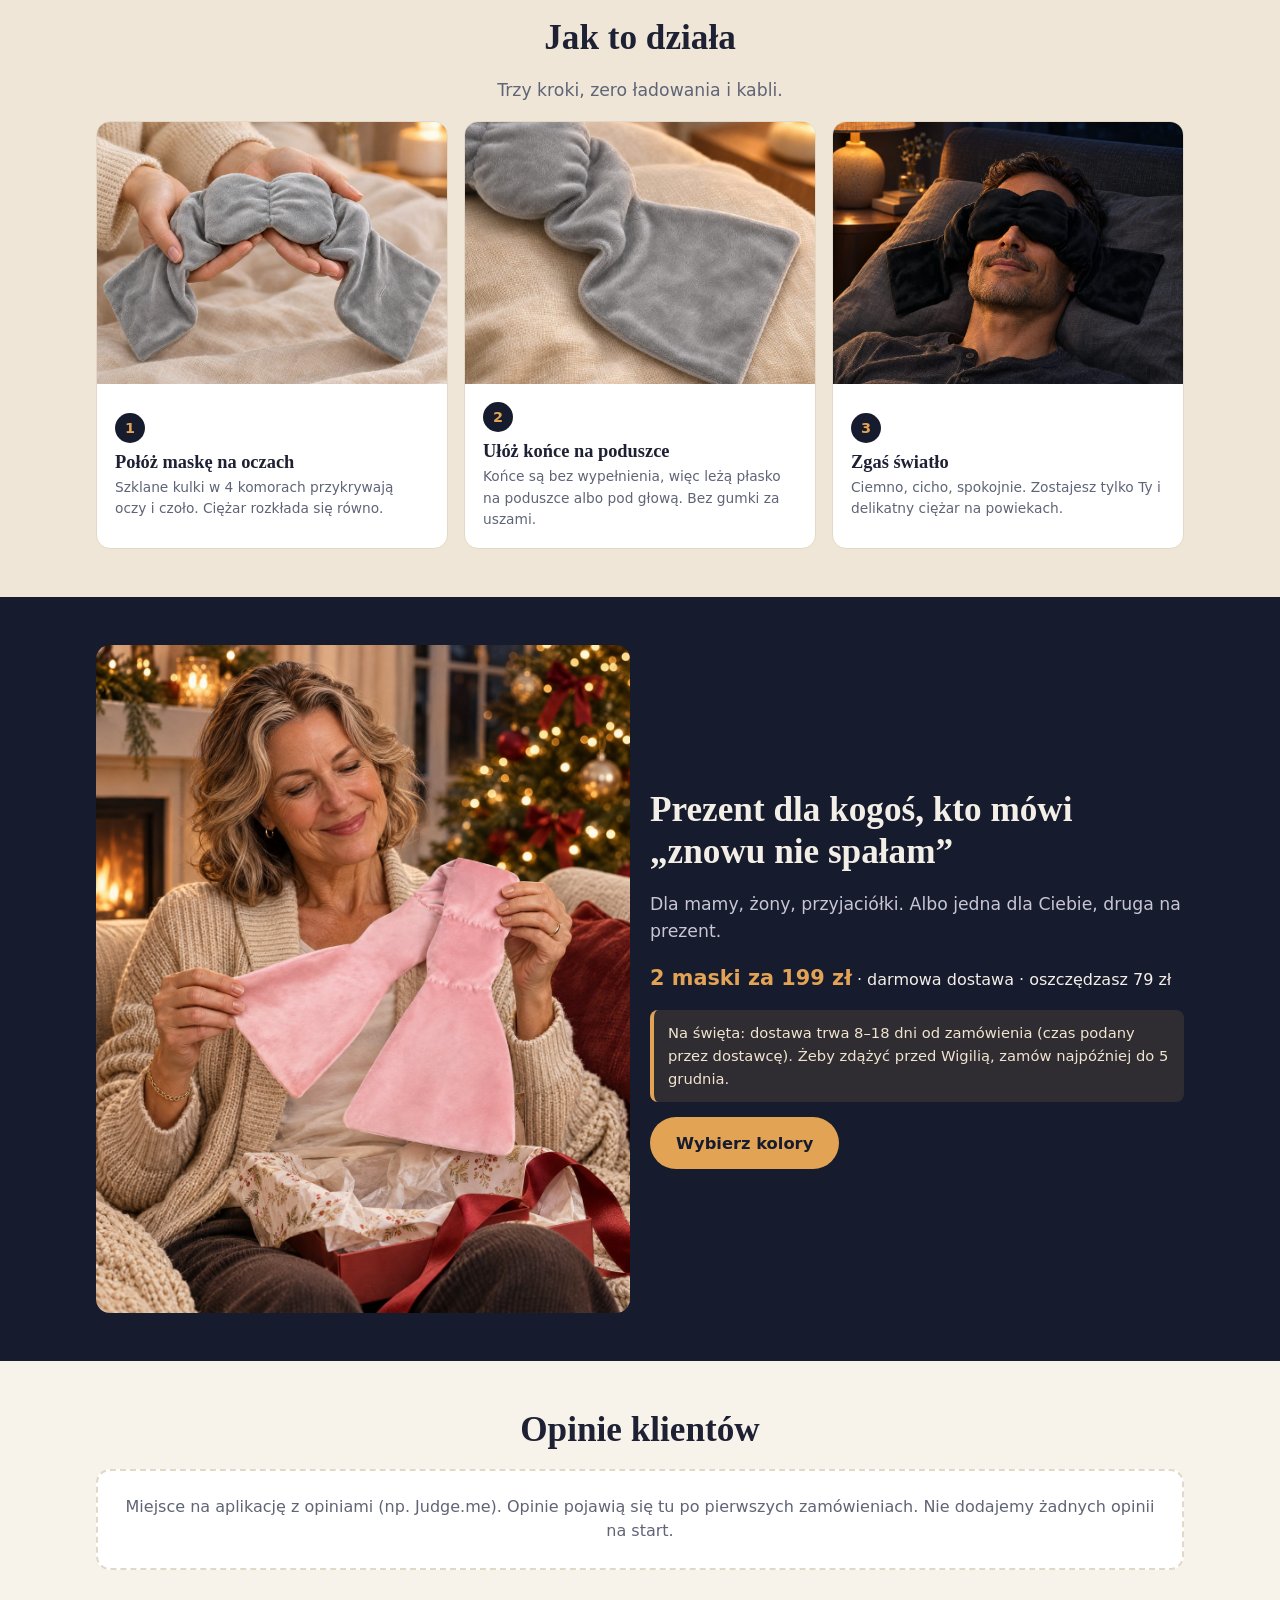
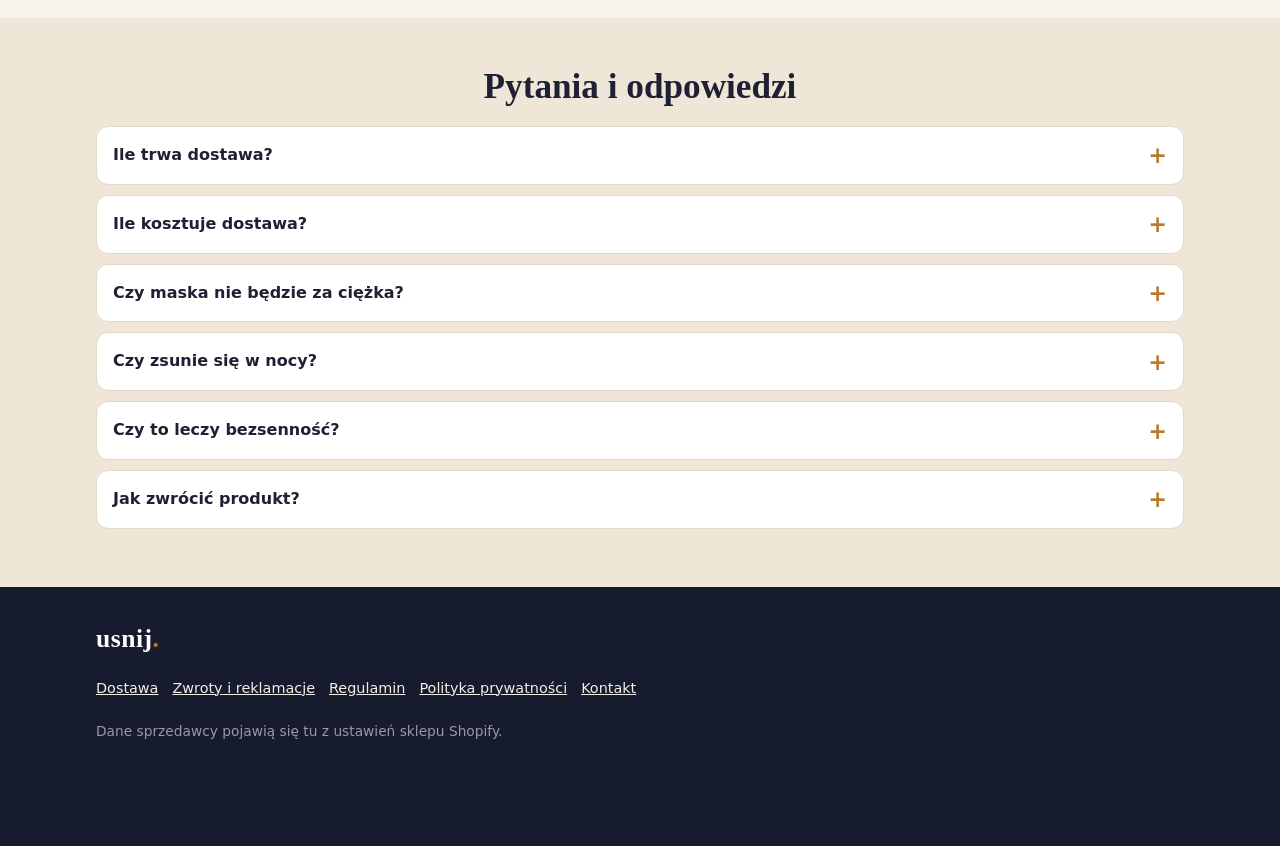
==== commit ee432e0c: "Sklep Usnij: nowe zdjęcia i wideo z Higgsfield, podgląd v2 11 zdjęć (xhigh 2K) i zapętlone wideo do " ====
--- a/sklep/podglad/index.html
+++ b/sklep/podglad/index.html
@@ -20,7 +20,7 @@
 <!-- 2. Hero -->
 <section class="hero"><div class="wrap">
   <div class="hero-media">
-    <img src="img/hero-szara-lozko.jpg" alt="Kobieta odpoczywa w łóżku z szarą obciążeniową maską Usnij na oczach, ciepłe światło lampki" fetchpriority="high">
+    <video autoplay muted loop playsinline preload="auto" poster="img/hero-petla-poster.jpg" aria-label="Kobieta spokojnie odpoczywa w łóżku z szarą obciążeniową maską Usnij na oczach, ciepłe światło lampki"><source src="img/hero-petla.mp4" type="video/mp4"></video>
   </div>
   <div>
     <p class="small" style="color:#e2a355;font-weight:700;letter-spacing:.5px;text-transform:uppercase;margin-bottom:.6em">Obciążeniowa maska na oczy</p>
@@ -64,9 +64,9 @@
   <h2 class="center">Jak to działa</h2>
   <p class="lead center">Trzy kroki, zero ładowania i kabli.</p>
   <div class="steps">
-    <div class="step"><div class="num">1</div><h3>Połóż maskę na oczach</h3><p class="small">Szklane kulki w 4 komorach przykrywają oczy i czoło. Ciężar rozkłada się równo.</p></div>
-    <div class="step"><div class="num">2</div><h3>Ułóż końce na poduszce</h3><p class="small">Końce są bez wypełnienia, więc leżą płasko na poduszce albo pod głową. Bez gumki za uszami.</p></div>
-    <div class="step"><div class="num">3</div><h3>Zgaś światło</h3><p class="small">Ciemno, cicho, spokojnie. Zostajesz tylko Ty i delikatny ciężar na powiekach.</p></div>
+    <div class="step"><img src="img/dlonie-szara.jpg" alt="Dłonie trzymają miękką szarą maskę Usnij" loading="lazy"><div class="body"><div class="num">1</div><h3>Połóż maskę na oczach</h3><p class="small">Szklane kulki w 4 komorach przykrywają oczy i czoło. Ciężar rozkłada się równo.</p></div></div>
+    <div class="step"><img src="img/zblizenie-konce.jpg" alt="Płaski koniec szarej maski leży na poduszce" loading="lazy"><div class="body"><div class="num">2</div><h3>Ułóż końce na poduszce</h3><p class="small">Końce są bez wypełnienia, więc leżą płasko na poduszce albo pod głową. Bez gumki za uszami.</p></div></div>
+    <div class="step"><img src="img/mezczyzna-czarna.jpg" alt="Mężczyzna odpoczywa w ciemnej sypialni z czarną maską Usnij na oczach" style="object-position:center 30%" loading="lazy"><div class="body"><div class="num">3</div><h3>Zgaś światło</h3><p class="small">Ciemno, cicho, spokojnie. Zostajesz tylko Ty i delikatny ciężar na powiekach.</p></div></div>
   </div>
 </div></section>
 
--- a/sklep/podglad/style.css
+++ b/sklep/podglad/style.css
@@ -40,7 +40,7 @@
 .hero{padding:0;background:var(--night);color:#f3eee6}
 .hero .wrap{display:grid;gap:22px;padding-top:22px;padding-bottom:34px}
 .hero-media{border-radius:var(--r);overflow:hidden;aspect-ratio:4/5;background:#2a3150;position:relative}
-.hero-media img{width:100%;height:100%;object-fit:cover}
+.hero-media img,.hero-media video{width:100%;height:100%;object-fit:cover;display:block}
 .hero p.lead{color:#cfcbd8}
 .hero .btn{width:100%}
 @media(min-width:860px){.hero .wrap{grid-template-columns:1.05fr .95fr;align-items:center;padding-top:40px;padding-bottom:56px}.hero .btn{width:auto}.hero-media{aspect-ratio:1/1}}
@@ -68,9 +68,11 @@
 .sw[aria-pressed="true"]{border-color:var(--night);box-shadow:0 0 0 2px var(--amber) inset}
 /* Kroki */
 .steps{display:grid;gap:16px;counter-reset:s}
-.step{background:var(--white);border-radius:var(--r);padding:18px;border:1px solid var(--line)}
-.step .num{width:36px;height:36px;border-radius:50%;background:var(--night);color:var(--amber);display:grid;place-items:center;font-weight:700;margin-bottom:10px}
-@media(min-width:860px){.steps{grid-template-columns:repeat(3,1fr)}}
+.step{background:var(--white);border-radius:var(--r);padding:12px;border:1px solid var(--line);display:grid;grid-template-columns:104px 1fr;gap:14px;align-items:center}
+.step img{width:104px;height:104px;object-fit:cover;border-radius:10px;display:block}
+.step h3{margin-bottom:4px}.step p{margin:0}
+.step .num{width:30px;height:30px;border-radius:50%;background:var(--night);color:var(--amber);display:grid;place-items:center;font-weight:700;margin-bottom:8px;font-size:.9rem}
+@media(min-width:860px){.steps{grid-template-columns:repeat(3,1fr)}.step{grid-template-columns:1fr;padding:0;overflow:hidden;align-items:start;gap:0}.step img{width:100%;height:auto;aspect-ratio:4/3;border-radius:0}.step .body{padding:18px}}
 /* Prezent */
 .gift{display:grid;gap:20px;align-items:center}
 @media(min-width:860px){.gift{grid-template-columns:1fr 1fr}}
@@ -91,11 +93,11 @@
 footer a{display:inline-block;margin:0 14px 8px 0;color:#f3eee6}
 /* ===== Strona produktu ===== */
 .pdp{display:grid;gap:22px;padding-top:18px;padding-bottom:34px}
-@media(min-width:900px){.pdp{grid-template-columns:1.1fr .9fr;align-items:start;padding-top:32px}}
+@media(min-width:900px){.pdp{grid-template-columns:1.1fr .9fr;align-items:start;padding-top:32px}.pdp .gal{position:sticky;top:84px}}
 .gal-main{position:relative;border-radius:var(--r);overflow:hidden;aspect-ratio:1/1;background:#f1ece4}
 .gal-main img{width:100%;height:100%;object-fit:cover}
 .gal-main .ph{aspect-ratio:auto;height:100%;border-radius:0;border:0}
-.thumbs{display:grid;grid-template-columns:repeat(5,1fr);gap:8px;margin-top:8px}
+.thumbs{display:grid;grid-template-columns:repeat(4,1fr);gap:8px;margin-top:8px}
 .thumb{border:2px solid transparent;border-radius:10px;overflow:hidden;aspect-ratio:1/1;padding:0;background:#efe5d4;cursor:pointer;font-size:.6rem;color:#7a6a52;font-weight:700}
 .thumb img{width:100%;height:100%;object-fit:cover}
 .thumb[aria-current="true"]{border-color:var(--night)}
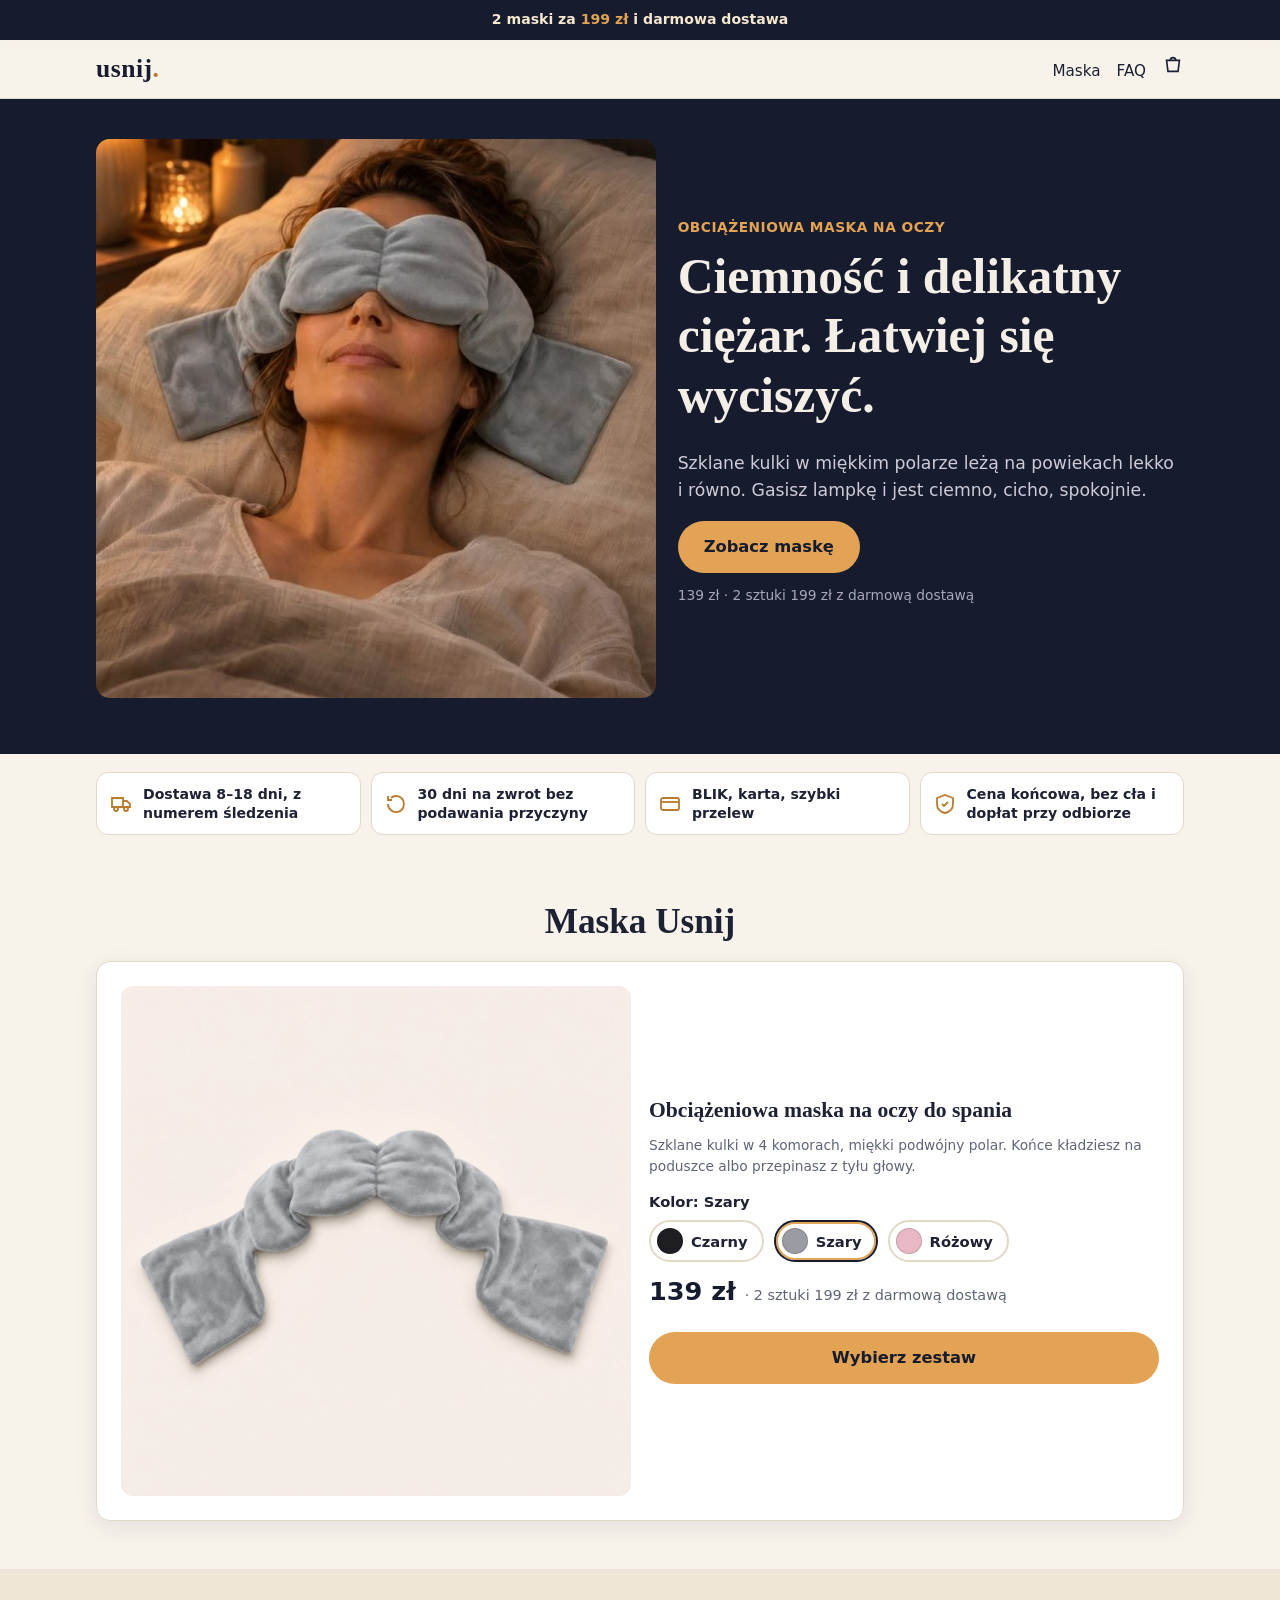
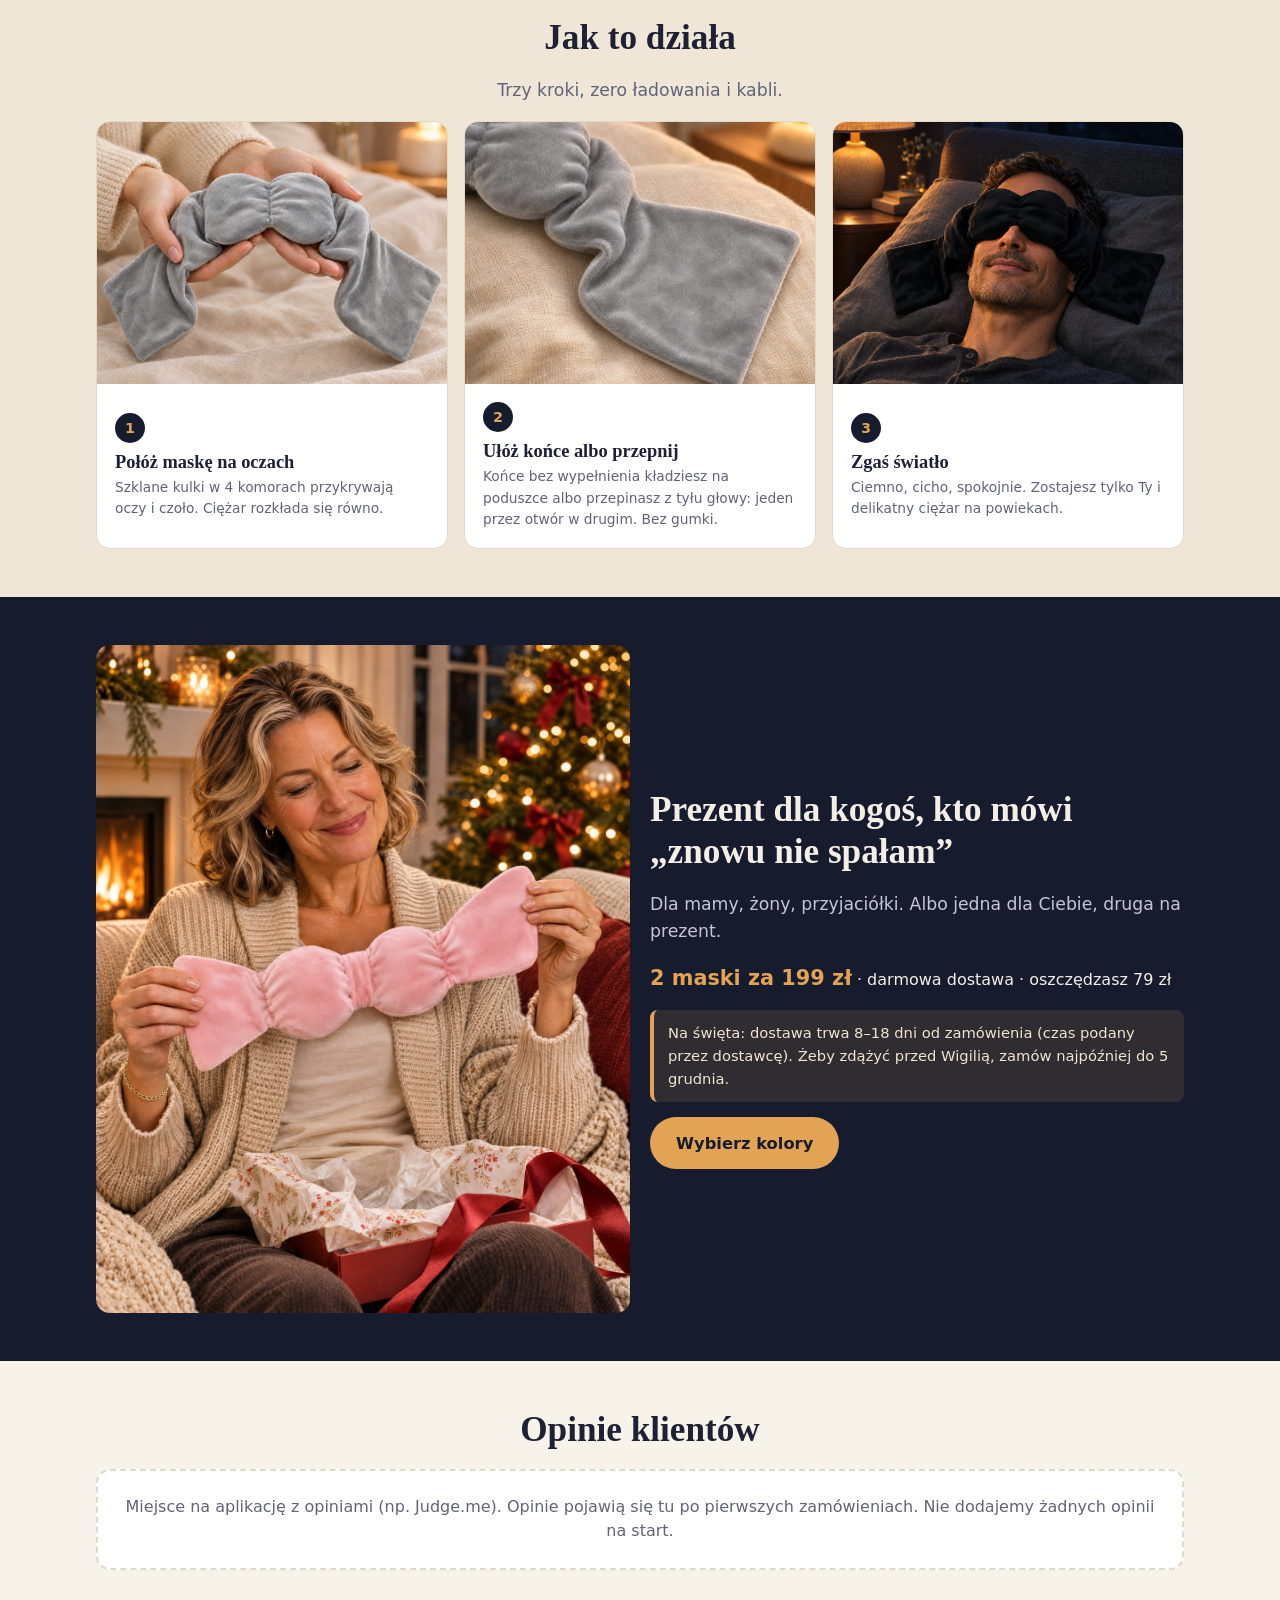
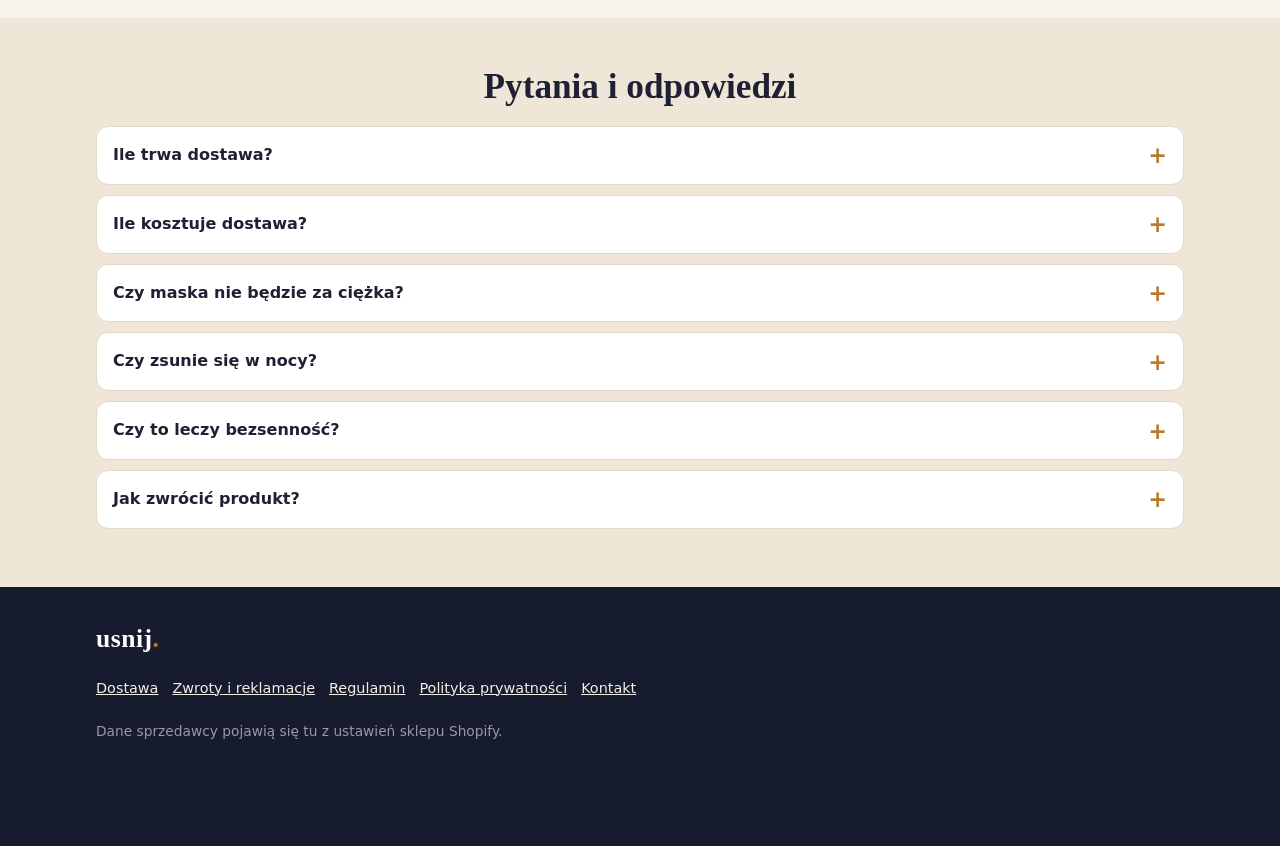
==== commit dd72f6dd: "Przepinanie z tyłu i różowa w prawdziwym kształcie: sklep, teksty, biznes.md Nowe zdjęcia z Higgsfie" ====
--- a/sklep/podglad/index.html
+++ b/sklep/podglad/index.html
@@ -46,7 +46,7 @@
     <a class="media" href="produkt.html"><img data-color-img src="img/packshot-szara.jpg" alt="Obciążeniowa maska na oczy Usnij"></a>
     <div>
       <h3 style="font-size:1.35rem">Obciążeniowa maska na oczy do spania</h3>
-      <p class="small">Szklane kulki w 4 komorach, miękki podwójny polar, płaskie końce bez wypełnienia.</p>
+      <p class="small">Szklane kulki w 4 komorach, miękki podwójny polar. Końce kładziesz na poduszce albo przepinasz z tyłu głowy.</p>
       <div class="label">Kolor: <span data-color-name></span></div>
       <div class="swatches">
         <button class="sw" data-kolor="Czarny"><i style="background:#1d1d22"></i>Czarny</button>
@@ -65,7 +65,7 @@
   <p class="lead center">Trzy kroki, zero ładowania i kabli.</p>
   <div class="steps">
     <div class="step"><img src="img/dlonie-szara.jpg" alt="Dłonie trzymają miękką szarą maskę Usnij" loading="lazy"><div class="body"><div class="num">1</div><h3>Połóż maskę na oczach</h3><p class="small">Szklane kulki w 4 komorach przykrywają oczy i czoło. Ciężar rozkłada się równo.</p></div></div>
-    <div class="step"><img src="img/zblizenie-konce.jpg" alt="Płaski koniec szarej maski leży na poduszce" loading="lazy"><div class="body"><div class="num">2</div><h3>Ułóż końce na poduszce</h3><p class="small">Końce są bez wypełnienia, więc leżą płasko na poduszce albo pod głową. Bez gumki za uszami.</p></div></div>
+    <div class="step"><img src="img/zblizenie-konce.jpg" alt="Płaski koniec szarej maski leży na poduszce" loading="lazy"><div class="body"><div class="num">2</div><h3>Ułóż końce albo przepnij</h3><p class="small">Końce bez wypełnienia kładziesz na poduszce albo przepinasz z tyłu głowy: jeden przez otwór w drugim. Bez gumki.</p></div></div>
     <div class="step"><img src="img/mezczyzna-czarna.jpg" alt="Mężczyzna odpoczywa w ciemnej sypialni z czarną maską Usnij na oczach" style="object-position:center 30%" loading="lazy"><div class="body"><div class="num">3</div><h3>Zgaś światło</h3><p class="small">Ciemno, cicho, spokojnie. Zostajesz tylko Ty i delikatny ciężar na powiekach.</p></div></div>
   </div>
 </div></section>
@@ -94,7 +94,7 @@
   <details><summary>Ile trwa dostawa?</summary><div class="in">8 do 18 dni od zamówienia: 1–3 dni przygotowania i 7–15 dni transportu. Wysyłamy z magazynu zagranicznego, a numer śledzenia dostajesz mailem zaraz po nadaniu. Jeśli paczka nie dotrze w ciągu 25 dni od nadania, wysyłamy nową albo oddajemy pieniądze, do wyboru.</div></details>
   <details><summary>Ile kosztuje dostawa?</summary><div class="in">Przy zamówieniu od 199 zł dostawa jest darmowa. Poniżej 199 zł kosztuje 12,99 zł. Cena jest końcowa, bez cła i dopłat przy odbiorze.</div></details>
   <details><summary>Czy maska nie będzie za ciężka?</summary><div class="in">Kulki są w 4 osobnych komorach, więc ciężar rozkłada się równo na oczach i czole, zamiast uciskać jeden punkt. Jeśli Ci nie posłuży, masz 30 dni na zwrot.</div></details>
-  <details><summary>Czy zsunie się w nocy?</summary><div class="in">Końce maski są bez wypełnienia. Leżą płasko na poduszce albo pod głową i pomagają utrzymać maskę na miejscu, bez gumki.</div></details>
+  <details><summary>Czy zsunie się w nocy?</summary><div class="in">Końce maski są bez wypełnienia i leżą płasko na poduszce albo pod głową. Możesz też przepiąć maskę z tyłu głowy: jeden koniec przekładasz przez otwór w drugim. Bez gumki.</div></details>
   <details><summary>Czy to leczy bezsenność?</summary><div class="in">Nie. To nie jest wyrób medyczny. Maska daje ciemność i delikatny, równy ciężar na powiekach, co wielu osobom pomaga się wyciszyć.</div></details>
   <details><summary>Jak zwrócić produkt?</summary><div class="in">Masz 30 dni od odbioru na zwrot bez podawania przyczyny (ustawowo 14 dni, wydłużamy dobrowolnie). Napisz do nas z numerem zamówienia, a pieniądze oddamy w ciągu 14 dni od otrzymania paczki.</div></details>
 </div></section>
--- a/sklep/podglad/style.css
+++ b/sklep/podglad/style.css
@@ -97,7 +97,7 @@
 .gal-main{position:relative;border-radius:var(--r);overflow:hidden;aspect-ratio:1/1;background:#f1ece4}
 .gal-main img{width:100%;height:100%;object-fit:cover}
 .gal-main .ph{aspect-ratio:auto;height:100%;border-radius:0;border:0}
-.thumbs{display:grid;grid-template-columns:repeat(4,1fr);gap:8px;margin-top:8px}
+.thumbs{display:grid;grid-template-columns:repeat(5,1fr);gap:8px;margin-top:8px}
 .thumb{border:2px solid transparent;border-radius:10px;overflow:hidden;aspect-ratio:1/1;padding:0;background:#efe5d4;cursor:pointer;font-size:.6rem;color:#7a6a52;font-weight:700}
 .thumb img{width:100%;height:100%;object-fit:cover}
 .thumb[aria-current="true"]{border-color:var(--night)}
